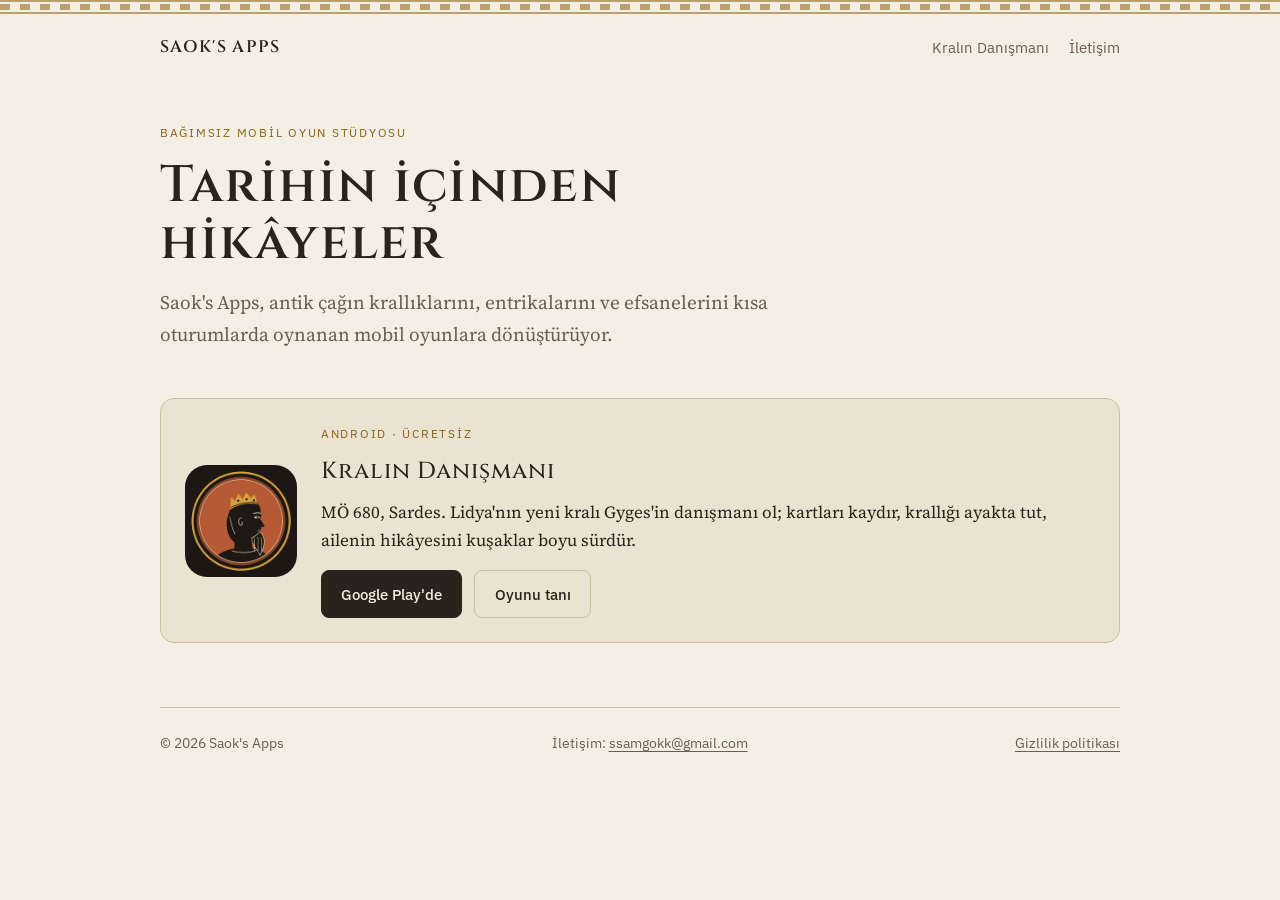
==== index.html @ 64fea80e "Saok's Apps sitesi: ana sayfa, Kralın Danışmanı, gizlilik politikası, app-ads.txt Co-Authored-By: Cl" ====
<!doctype html>
<html lang="tr">
<head>
<meta charset="utf-8">
<meta name="viewport" content="width=device-width, initial-scale=1, viewport-fit=cover">
<title>Saok's Apps</title>
<meta name="description" content="Saok's Apps: tarih ve hikâye üzerine mobil oyunlar. İlk oyunumuz Kralın Danışmanı.">
<link rel="icon" href="/assets/favicon.png">
<meta property="og:title" content="Saok's Apps">
<meta property="og:description" content="Tarih ve hikâye üzerine mobil oyunlar. İlk oyunumuz: Kralın Danışmanı.">
<meta property="og:image" content="https://saoksapps.com/assets/og-kralin.jpg">
<link rel="preconnect" href="https://fonts.googleapis.com">
<link rel="preconnect" href="https://fonts.gstatic.com" crossorigin>
<link rel="stylesheet" href="https://fonts.googleapis.com/css2?family=Cinzel:wght@500;600&family=Source+Serif+4:opsz,wght@8..60,400;8..60,600&family=IBM+Plex+Sans:wght@400;500&display=swap">
<link rel="stylesheet" href="/assets/site.css">
</head>
<body>
<div class="band" aria-hidden="true"></div>
<header class="top">
  <a class="brand" href="/">SAOK'S APPS</a>
  <nav><a href="/kralin-danismani/">Kralın Danışmanı</a><a href="#iletisim">İletişim</a></nav>
</header>

<main>
  <section class="hero">
    <p class="eyebrow">Bağımsız mobil oyun stüdyosu</p>
    <h1>Tarihin içinden<br>hikâyeler</h1>
    <p class="lead">Saok's Apps, antik çağın krallıklarını, entrikalarını ve efsanelerini kısa oturumlarda oynanan mobil oyunlara dönüştürüyor.</p>
  </section>

  <section class="game" aria-labelledby="kralin">
    <img src="/assets/kralin-simge.png" alt="Kralın Danışmanı simgesi: altın taçlı Gyges madalyonu">
    <div>
      <p class="eyebrow" style="text-transform:none">ANDROID · ÜCRETSİZ</p>
      <h2 id="kralin">Kralın Danışmanı</h2>
      <p>MÖ 680, Sardes. Lidya'nın yeni kralı Gyges'in danışmanı ol; kartları kaydır, krallığı ayakta tut, ailenin hikâyesini kuşaklar boyu sürdür.</p>
      <div class="buttons">
        <a class="btn primary" href="https://play.google.com/store/apps/details?id=com.saoksapps.kralindanismani">Google Play'de</a>
        <a class="btn" href="/kralin-danismani/">Oyunu tanı</a>
      </div>
    </div>
  </section>
</main>

<footer id="iletisim">
  <span>© 2026 Saok's Apps</span>
  <span>İletişim: <a href="mailto:ssamgokk@gmail.com">ssamgokk@gmail.com</a></span>
  <a href="/kralin-danismani/gizlilik/">Gizlilik politikası</a>
</footer>
</body>
</html>
---- assets/site.css ----
/* Saok's Apps: Lidya renkleri (koyu kahve, altın, krem), Cinzel başlıklar, Source Serif metin */
:root {
  --bg: #f4efe4;
  --surface: #ebe3d2;
  --fg: #2a221c;
  --muted: #6b5d4f;
  --rule: #cdbf9f;
  --gold: #8a6416;
  --terra: #b55a34;
  --display: "Cinzel", "Trajan Pro", Georgia, serif;
  --body: "Source Serif 4", Georgia, "Times New Roman", serif;
  --ui: "IBM Plex Sans", system-ui, -apple-system, "Segoe UI", sans-serif;
}
@media (prefers-color-scheme: dark) {
  :root {
    --bg: #1c1713; --surface: #262019; --fg: #eee3cc; --muted: #b8ac94; --rule: #4a3d2c; --gold: #d4a33d; --terra: #d0754d;
    color-scheme: dark;
  }
}
* { box-sizing: border-box; }
html { -webkit-text-size-adjust: 100%; }
body {
  margin: 0;
  background: var(--bg);
  color: var(--fg);
  font-family: var(--body);
  font-size: 1.0625rem;
  line-height: 1.65;
  padding-left: max(16px, env(safe-area-inset-left, 0px));
  padding-right: max(16px, env(safe-area-inset-right, 0px));
  padding-block: 0 3rem;
}
img { max-width: 100%; height: auto; display: block; }
a { color: var(--gold); text-underline-offset: 3px; }
a:focus-visible { outline: 2px solid var(--gold); outline-offset: 2px; }

.band {
  height: 14px;
  margin: 0 calc(-1 * max(16px, env(safe-area-inset-left, 0px)));
  background:
    repeating-linear-gradient(90deg, var(--gold) 0 10px, transparent 10px 20px) center / 100% 6px no-repeat,
    linear-gradient(var(--gold), var(--gold)) top / 100% 2px no-repeat,
    linear-gradient(var(--gold), var(--gold)) bottom / 100% 2px no-repeat;
  opacity: .55;
}

.top {
  max-width: 60rem; margin: 0 auto; padding-block: 1.25rem;
  display: flex; align-items: center; justify-content: space-between; gap: 1rem; flex-wrap: wrap;
}
.brand { font-family: var(--display); font-weight: 600; letter-spacing: .08em; color: var(--fg); text-decoration: none; font-size: 1.05rem; }
.top nav { display: flex; gap: 1.25rem; font-family: var(--ui); font-size: .92rem; }
.top nav a { color: var(--muted); text-decoration: none; }
.top nav a:hover { color: var(--fg); }

main { max-width: 60rem; margin: 0 auto; display: grid; gap: 3rem; }
main > * { min-width: 0; }
.narrow { max-width: 42rem; }

.eyebrow { font-family: var(--ui); font-size: .78rem; letter-spacing: .14em; text-transform: uppercase; color: var(--gold); margin: 0; }
h1, h2 { font-family: var(--display); text-wrap: balance; margin: 0; }
h1 { font-weight: 600; font-size: clamp(2rem, 6vw, 3.2rem); line-height: 1.1; letter-spacing: .03em; }
h2 { font-weight: 500; font-size: 1.45rem; letter-spacing: .04em; }
p { margin: 0; }
.lead { font-size: 1.2rem; color: var(--muted); max-width: 38rem; }

.hero { display: grid; gap: 1rem; padding-top: 2.5rem; }

.game {
  display: grid; grid-template-columns: auto 1fr; gap: 1.5rem; align-items: center;
  background: var(--surface); border: 1px solid var(--rule); border-radius: 14px; padding: 1.5rem;
}
.game img { width: 112px; height: 112px; border-radius: 22px; }
.game > div { display: grid; gap: .5rem; min-width: 0; }
@media (max-width: 520px) { .game { grid-template-columns: 1fr; } }

.buttons { display: flex; flex-wrap: wrap; gap: .75rem; margin-top: .5rem; }
.btn {
  font-family: var(--ui); font-size: .95rem; font-weight: 500; text-decoration: none;
  border-radius: 8px; padding: .65rem 1.2rem; border: 1px solid var(--rule); color: var(--fg);
}
.btn.primary { background: var(--fg); color: var(--bg); border-color: var(--fg); }

.feature { width: 100%; border-radius: 12px; border: 1px solid var(--rule); }

.features { display: grid; grid-template-columns: repeat(auto-fit, minmax(15rem, 1fr)); gap: 1.5rem 2rem; }
.features section { display: grid; gap: .4rem; }
.features h3 { font-family: var(--display); font-weight: 600; font-size: 1rem; letter-spacing: .06em; margin: 0; color: var(--gold); }

.shots {
  display: flex; gap: 1rem; overflow-x: auto; padding-bottom: .75rem;
  scroll-snap-type: x mandatory;
}
.shots img { width: 220px; flex: none; border-radius: 10px; scroll-snap-align: start; }

footer {
  max-width: 60rem; margin: 4rem auto 0; padding-top: 1.5rem; border-top: 1px solid var(--rule);
  font-family: var(--ui); font-size: .88rem; color: var(--muted);
  display: flex; flex-wrap: wrap; gap: .5rem 1.5rem; justify-content: space-between;
}
footer a { color: var(--muted); }
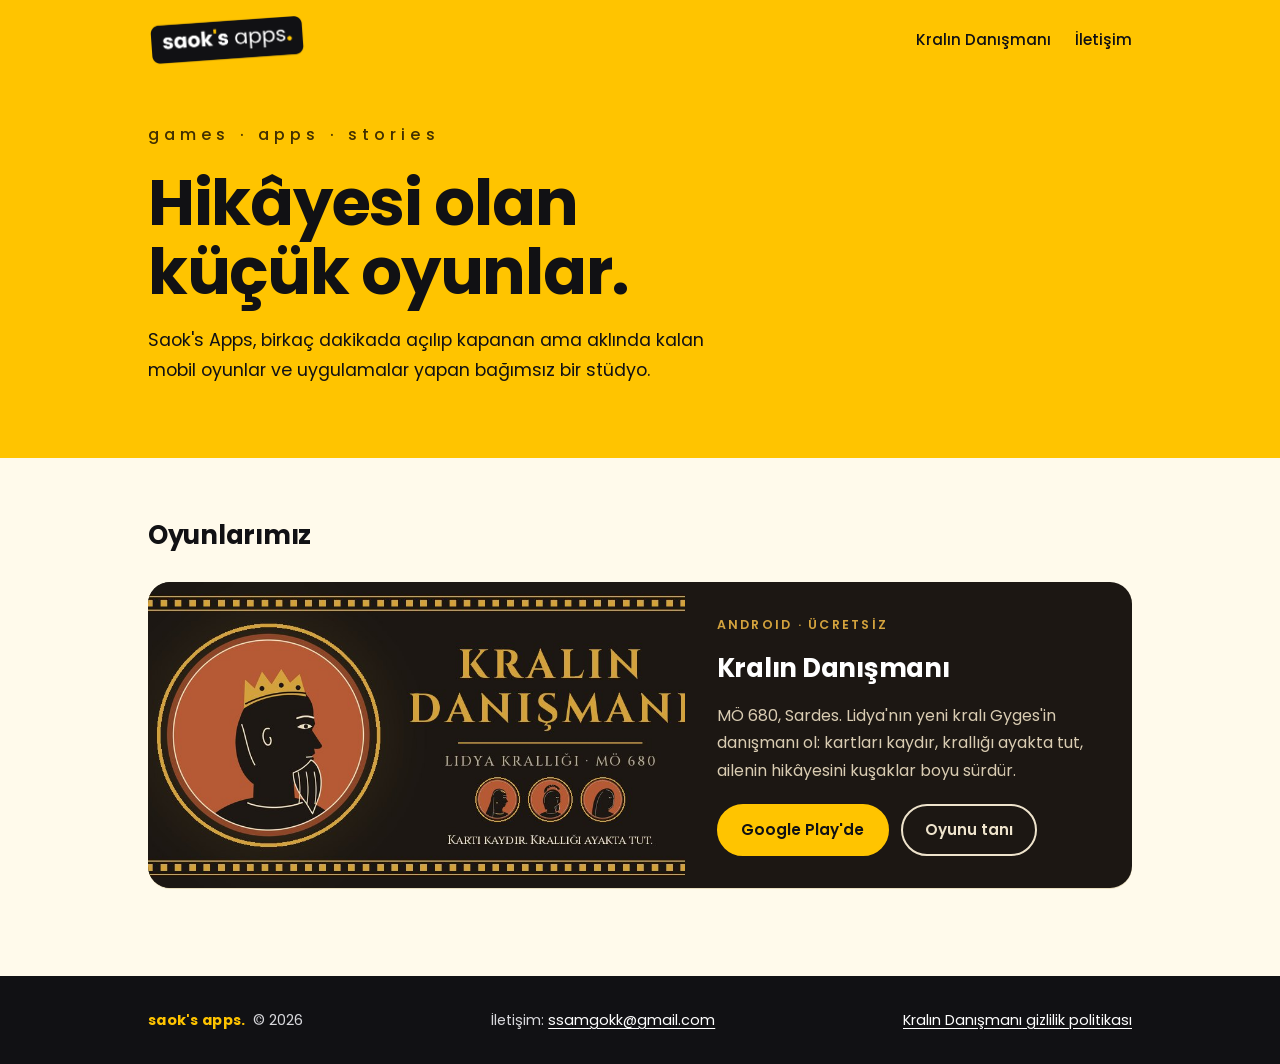
==== commit 2505655d: "Site Saok's Apps marka kimliğine geçti: sarı-siyah, Poppins, logo Co-Authored-By: Claude Opus 5.5 <n" ====
--- a/index.html
+++ b/index.html
@@ -4,48 +4,58 @@
 <meta charset="utf-8">
 <meta name="viewport" content="width=device-width, initial-scale=1, viewport-fit=cover">
 <title>Saok's Apps</title>
-<meta name="description" content="Saok's Apps: tarih ve hikâye üzerine mobil oyunlar. İlk oyunumuz Kralın Danışmanı.">
+<meta name="description" content="Saok's Apps: hikâyesi olan mobil oyunlar ve uygulamalar yapan bağımsız stüdyo.">
+<meta name="theme-color" content="#ffc400">
 <link rel="icon" href="/assets/favicon.png">
+<link rel="apple-touch-icon" href="/assets/apple-touch-icon.png">
 <meta property="og:title" content="Saok's Apps">
-<meta property="og:description" content="Tarih ve hikâye üzerine mobil oyunlar. İlk oyunumuz: Kralın Danışmanı.">
-<meta property="og:image" content="https://saoksapps.com/assets/og-kralin.jpg">
+<meta property="og:description" content="Saok's Apps: hikâyesi olan mobil oyunlar ve uygulamalar yapan bağımsız stüdyo.">
+<meta property="og:image" content="https://saoksapps.com/assets/og-saoksapps.jpg">
 <link rel="preconnect" href="https://fonts.googleapis.com">
 <link rel="preconnect" href="https://fonts.gstatic.com" crossorigin>
-<link rel="stylesheet" href="https://fonts.googleapis.com/css2?family=Cinzel:wght@500;600&family=Source+Serif+4:opsz,wght@8..60,400;8..60,600&family=IBM+Plex+Sans:wght@400;500&display=swap">
+<link rel="stylesheet" href="https://fonts.googleapis.com/css2?family=Poppins:wght@300;400;500;600;700&display=swap">
 <link rel="stylesheet" href="/assets/site.css">
 </head>
 <body>
-<div class="band" aria-hidden="true"></div>
 <header class="top">
-  <a class="brand" href="/">SAOK'S APPS</a>
-  <nav><a href="/kralin-danismani/">Kralın Danışmanı</a><a href="#iletisim">İletişim</a></nav>
+  <div class="wrap">
+    <a class="logo" href="/" aria-label="Saok's Apps ana sayfa"><img src="/assets/saoksapps-wordmark.png" width="640" height="211" alt="saok's apps."></a>
+    <nav><a href="/kralin-danismani/">Kralın Danışmanı</a><a href="#iletisim">İletişim</a></nav>
+  </div>
 </header>
-
 <main>
   <section class="hero">
-    <p class="eyebrow">Bağımsız mobil oyun stüdyosu</p>
-    <h1>Tarihin içinden<br>hikâyeler</h1>
-    <p class="lead">Saok's Apps, antik çağın krallıklarını, entrikalarını ve efsanelerini kısa oturumlarda oynanan mobil oyunlara dönüştürüyor.</p>
+    <div class="wrap">
+      <p class="tagline">games · apps · stories</p>
+      <h1>Hikâyesi olan küçük oyunlar.</h1>
+      <p class="lead">Saok's Apps, birkaç dakikada açılıp kapanan ama aklında kalan mobil oyunlar ve uygulamalar yapan bağımsız bir stüdyo.</p>
+    </div>
   </section>
 
-  <section class="game" aria-labelledby="kralin">
-    <img src="/assets/kralin-simge.png" alt="Kralın Danışmanı simgesi: altın taçlı Gyges madalyonu">
-    <div>
-      <p class="eyebrow" style="text-transform:none">ANDROID · ÜCRETSİZ</p>
-      <h2 id="kralin">Kralın Danışmanı</h2>
-      <p>MÖ 680, Sardes. Lidya'nın yeni kralı Gyges'in danışmanı ol; kartları kaydır, krallığı ayakta tut, ailenin hikâyesini kuşaklar boyu sürdür.</p>
-      <div class="buttons">
-        <a class="btn primary" href="https://play.google.com/store/apps/details?id=com.saoksapps.kralindanismani">Google Play'de</a>
-        <a class="btn" href="/kralin-danismani/">Oyunu tanı</a>
-      </div>
+  <section class="section">
+    <div class="wrap">
+      <h2>Oyunlarımız</h2>
+      <article class="game-card">
+        <a class="art" href="/kralin-danismani/"><img src="/assets/kralin-tanitim.jpg" width="1024" height="500" alt="Kralın Danışmanı tanıtım görseli: Gyges madalyonu"></a>
+        <div class="info">
+          <p class="eyebrow"><span lang="en">Android</span> · Ücretsiz</p>
+          <h3>Kralın Danışmanı</h3>
+          <p>MÖ 680, Sardes. Lidya'nın yeni kralı Gyges'in danışmanı ol: kartları kaydır, krallığı ayakta tut, ailenin hikâyesini kuşaklar boyu sürdür.</p>
+          <div class="buttons">
+            <a class="btn yellow" href="https://play.google.com/store/apps/details?id=com.saoksapps.kralindanismani">Google Play'de</a>
+            <a class="btn ghost-light" href="/kralin-danismani/">Oyunu tanı</a>
+          </div>
+        </div>
+      </article>
     </div>
   </section>
 </main>
-
 <footer id="iletisim">
-  <span>© 2026 Saok's Apps</span>
-  <span>İletişim: <a href="mailto:ssamgokk@gmail.com">ssamgokk@gmail.com</a></span>
-  <a href="/kralin-danismani/gizlilik/">Gizlilik politikası</a>
+  <div class="wrap">
+    <span><span class="mark">saok's apps.</span> &nbsp;© 2026</span>
+    <span>İletişim: <a href="mailto:ssamgokk@gmail.com">ssamgokk@gmail.com</a></span>
+    <a href="/kralin-danismani/gizlilik/">Kralın Danışmanı gizlilik politikası</a>
+  </div>
 </footer>
 </body>
 </html>
--- a/assets/site.css
+++ b/assets/site.css
@@ -1,101 +1,141 @@
-/* Saok's Apps: Lidya renkleri (koyu kahve, altın, krem), Cinzel başlıklar, Source Serif metin */
+/* Saok's Apps marka kimliği: sarı (#FFC400), siyah (#111114), beyaz; Poppins.
+   Düzen: sarı üst bant + logo, açık zeminli içerik, siyah alt bilgi.
+   Marka tek temalı (logo sarı zemine göre çizildi), bu yüzden renkler sabit. */
 :root {
-  --bg: #f4efe4;
-  --surface: #ebe3d2;
-  --fg: #2a221c;
-  --muted: #6b5d4f;
-  --rule: #cdbf9f;
-  --gold: #8a6416;
-  --terra: #b55a34;
-  --display: "Cinzel", "Trajan Pro", Georgia, serif;
-  --body: "Source Serif 4", Georgia, "Times New Roman", serif;
-  --ui: "IBM Plex Sans", system-ui, -apple-system, "Segoe UI", sans-serif;
-}
-@media (prefers-color-scheme: dark) {
-  :root {
-    --bg: #1c1713; --surface: #262019; --fg: #eee3cc; --muted: #b8ac94; --rule: #4a3d2c; --gold: #d4a33d; --terra: #d0754d;
-    color-scheme: dark;
-  }
+  --yellow: #ffc400;
+  --black: #111114;
+  --white: #ffffff;
+  --paper: #fffaeb;
+  --ink: #111114;
+  --muted: #5a5649;
+  --brown: #412f00;
+  --line: #eadfbf;
+  --font: "Poppins", system-ui, -apple-system, "Segoe UI", sans-serif;
+  color-scheme: light;
 }
 * { box-sizing: border-box; }
 html { -webkit-text-size-adjust: 100%; }
 body {
   margin: 0;
-  background: var(--bg);
-  color: var(--fg);
-  font-family: var(--body);
-  font-size: 1.0625rem;
-  line-height: 1.65;
-  padding-left: max(16px, env(safe-area-inset-left, 0px));
-  padding-right: max(16px, env(safe-area-inset-right, 0px));
-  padding-block: 0 3rem;
+  background: var(--paper);
+  color: var(--ink);
+  font-family: var(--font);
+  font-size: 1rem;
+  line-height: 1.7;
 }
 img { max-width: 100%; height: auto; display: block; }
-a { color: var(--gold); text-underline-offset: 3px; }
-a:focus-visible { outline: 2px solid var(--gold); outline-offset: 2px; }
+a { color: var(--ink); text-underline-offset: 3px; }
+a:focus-visible { outline: 3px solid var(--black); outline-offset: 3px; border-radius: 4px; }
 
-.band {
-  height: 14px;
-  margin: 0 calc(-1 * max(16px, env(safe-area-inset-left, 0px)));
-  background:
-    repeating-linear-gradient(90deg, var(--gold) 0 10px, transparent 10px 20px) center / 100% 6px no-repeat,
-    linear-gradient(var(--gold), var(--gold)) top / 100% 2px no-repeat,
-    linear-gradient(var(--gold), var(--gold)) bottom / 100% 2px no-repeat;
-  opacity: .55;
+.wrap {
+  max-width: 64rem; margin: 0 auto;
+  padding-left: max(20px, env(safe-area-inset-left, 0px));
+  padding-right: max(20px, env(safe-area-inset-right, 0px));
 }
 
-.top {
-  max-width: 60rem; margin: 0 auto; padding-block: 1.25rem;
+/* ---------- üst bant ---------- */
+.top { background: var(--yellow); }
+.top .wrap {
   display: flex; align-items: center; justify-content: space-between; gap: 1rem; flex-wrap: wrap;
+  padding-block: .9rem;
 }
-.brand { font-family: var(--display); font-weight: 600; letter-spacing: .08em; color: var(--fg); text-decoration: none; font-size: 1.05rem; }
-.top nav { display: flex; gap: 1.25rem; font-family: var(--ui); font-size: .92rem; }
-.top nav a { color: var(--muted); text-decoration: none; }
-.top nav a:hover { color: var(--fg); }
+.top .logo img { height: 52px; width: auto; }
+.top nav { display: flex; gap: 1.5rem; font-weight: 500; font-size: .95rem; }
+.top nav a { text-decoration: none; color: var(--black); }
+.top nav a:hover { text-decoration: underline; }
 
-main { max-width: 60rem; margin: 0 auto; display: grid; gap: 3rem; }
-main > * { min-width: 0; }
-.narrow { max-width: 42rem; }
+/* ---------- ana sayfa giriş ---------- */
+.hero { background: var(--yellow); padding-block: 2.5rem 4.5rem; }
+.hero .wrap { display: grid; gap: 1.25rem; }
+.tagline {
+  margin: 0; color: var(--brown); font-weight: 500; font-size: 1rem;
+  letter-spacing: .32em; text-transform: lowercase;
+}
+.hero h1 {
+  margin: 0; font-weight: 700; letter-spacing: -.02em; line-height: 1.08;
+  font-size: clamp(2.2rem, 6.5vw, 4rem); max-width: 16ch; text-wrap: balance;
+}
+.hero p.lead { margin: 0; max-width: 36rem; font-size: 1.1rem; color: var(--black); }
 
-.eyebrow { font-family: var(--ui); font-size: .78rem; letter-spacing: .14em; text-transform: uppercase; color: var(--gold); margin: 0; }
-h1, h2 { font-family: var(--display); text-wrap: balance; margin: 0; }
-h1 { font-weight: 600; font-size: clamp(2rem, 6vw, 3.2rem); line-height: 1.1; letter-spacing: .03em; }
-h2 { font-weight: 500; font-size: 1.45rem; letter-spacing: .04em; }
-p { margin: 0; }
-.lead { font-size: 1.2rem; color: var(--muted); max-width: 38rem; }
+/* ---------- bölümler ---------- */
+main { display: grid; gap: 0; }
+.section { padding-block: 3.5rem; }
+.section h2 {
+  margin: 0 0 1.5rem; font-weight: 700; font-size: 1.6rem; letter-spacing: -.01em;
+}
+.eyebrow {
+  margin: 0; font-size: .78rem; font-weight: 600; letter-spacing: .18em; text-transform: uppercase; color: var(--muted);
+}
 
-.hero { display: grid; gap: 1rem; padding-top: 2.5rem; }
-
-.game {
-  display: grid; grid-template-columns: auto 1fr; gap: 1.5rem; align-items: center;
-  background: var(--surface); border: 1px solid var(--rule); border-radius: 14px; padding: 1.5rem;
+/* oyun kartı: oyunun kendi rengini taşır */
+.game-card {
+  display: grid; grid-template-columns: minmax(0, 1.2fr) minmax(0, 1fr);
+  background: #1c1713; color: #eee3cc; border-radius: 22px; overflow: hidden;
+  box-shadow: 0 1px 0 var(--line);
 }
-.game img { width: 112px; height: 112px; border-radius: 22px; }
-.game > div { display: grid; gap: .5rem; min-width: 0; }
-@media (max-width: 520px) { .game { grid-template-columns: 1fr; } }
+.game-card .art img { width: 100%; height: 100%; object-fit: cover; }
+.game-card .info { padding: 2rem; display: grid; gap: .75rem; align-content: center; }
+.game-card .info .eyebrow { color: #d4a33d; }
+.game-card h3 { margin: 0; font-size: 1.6rem; font-weight: 700; letter-spacing: -.01em; color: #fff; }
+.game-card p { margin: 0; color: #d9ccb2; }
+@media (max-width: 760px) { .game-card { grid-template-columns: 1fr; } }
 
 .buttons { display: flex; flex-wrap: wrap; gap: .75rem; margin-top: .5rem; }
 .btn {
-  font-family: var(--ui); font-size: .95rem; font-weight: 500; text-decoration: none;
-  border-radius: 8px; padding: .65rem 1.2rem; border: 1px solid var(--rule); color: var(--fg);
+  display: inline-block; font-weight: 600; font-size: .95rem; text-decoration: none;
+  border-radius: 999px; padding: .7rem 1.4rem; border: 2px solid currentColor;
 }
-.btn.primary { background: var(--fg); color: var(--bg); border-color: var(--fg); }
+.btn.yellow { background: var(--yellow); color: var(--black); border-color: var(--yellow); }
+.btn.ghost-light { color: #eee3cc; }
+.btn.black { background: var(--black); color: var(--white); border-color: var(--black); }
 
-.feature { width: 100%; border-radius: 12px; border: 1px solid var(--rule); }
+/* ---------- oyun sayfası ---------- */
+.game-hero { background: #1c1713; color: #eee3cc; padding-block: 3rem; }
+.game-hero .wrap { display: grid; gap: 1.5rem; }
+.game-hero .eyebrow { color: #d4a33d; }
+.game-hero h1 { margin: 0; color: #fff; font-weight: 700; font-size: clamp(2rem, 6vw, 3.4rem); line-height: 1.1; }
+.game-hero p.lead { margin: 0; max-width: 38rem; font-size: 1.1rem; color: #d9ccb2; }
+.game-hero .feature { border-radius: 16px; width: 100%; }
 
-.features { display: grid; grid-template-columns: repeat(auto-fit, minmax(15rem, 1fr)); gap: 1.5rem 2rem; }
-.features section { display: grid; gap: .4rem; }
-.features h3 { font-family: var(--display); font-weight: 600; font-size: 1rem; letter-spacing: .06em; margin: 0; color: var(--gold); }
+.features { display: grid; grid-template-columns: repeat(auto-fit, minmax(15rem, 1fr)); gap: 1.75rem 2.25rem; }
+.features div { display: grid; gap: .35rem; align-content: start; }
+.features h3 { margin: 0; font-size: 1.05rem; font-weight: 600; }
+.features p { margin: 0; color: var(--muted); }
 
-.shots {
-  display: flex; gap: 1rem; overflow-x: auto; padding-bottom: .75rem;
-  scroll-snap-type: x mandatory;
+.shots { display: flex; gap: 1rem; overflow-x: auto; padding-bottom: .75rem; scroll-snap-type: x mandatory; }
+.shots img { width: 220px; flex: none; border-radius: 14px; scroll-snap-align: start; }
+
+.note { background: var(--white); border: 1px solid var(--line); border-radius: 18px; padding: 1.5rem 1.75rem; display: grid; gap: .6rem; }
+.note h2 { margin: 0; font-size: 1.25rem; }
+.note p { margin: 0; color: var(--muted); }
+
+/* ---------- yazı sayfaları (gizlilik) ---------- */
+.doc { max-width: 44rem; display: grid; gap: 2rem; padding-block: 3rem; }
+.doc h1 { margin: 0; font-size: clamp(1.8rem, 5vw, 2.6rem); font-weight: 700; line-height: 1.15; }
+.doc .meta { margin: 0; font-size: .9rem; color: var(--muted); display: flex; flex-wrap: wrap; gap: .25rem 1.25rem; }
+.doc article { display: grid; gap: 2rem; }
+.doc section { display: grid; gap: .6rem; }
+.doc h2 { margin: 0; font-size: 1.15rem; font-weight: 600; display: flex; gap: .75rem; align-items: baseline; }
+.doc h2 .n { font-size: .8rem; font-weight: 600; color: var(--brown); background: var(--yellow); border-radius: 999px; padding: .05rem .55rem; }
+.doc p, .doc ul { margin: 0; }
+.doc ul { padding-left: 1.2rem; display: grid; gap: .35rem; }
+.doc .summary { background: var(--white); border-left: 4px solid var(--yellow); border-radius: 0 12px 12px 0; padding: 1rem 1.25rem; }
+.lang { display: flex; gap: .5rem; }
+.lang a { font-size: .85rem; font-weight: 500; text-decoration: none; color: var(--ink); border: 2px solid var(--black); border-radius: 999px; padding: .2rem .9rem; }
+.lang a[aria-current="true"] { background: var(--black); color: var(--white); }
+.contact { display: flex; flex-wrap: wrap; align-items: center; gap: .5rem .75rem; }
+.contact code { font-family: var(--font); background: var(--white); border: 1px solid var(--line); padding: .2rem .6rem; border-radius: 8px; user-select: all; word-break: break-all; }
+.contact button { font: inherit; font-size: .85rem; font-weight: 500; color: var(--black); background: var(--yellow); border: 0; border-radius: 999px; padding: .3rem .9rem; cursor: pointer; }
+
+/* ---------- alt bilgi ---------- */
+footer { background: var(--black); color: #d8d8dc; margin-top: 2rem; }
+footer .wrap {
+  padding-block: 2rem; display: flex; flex-wrap: wrap; gap: .75rem 2rem; justify-content: space-between; align-items: center;
+  font-size: .9rem;
 }
-.shots img { width: 220px; flex: none; border-radius: 10px; scroll-snap-align: start; }
+footer a { color: #ffffff; }
+footer .mark { color: var(--yellow); font-weight: 700; letter-spacing: .02em; }
 
-footer {
-  max-width: 60rem; margin: 4rem auto 0; padding-top: 1.5rem; border-top: 1px solid var(--rule);
-  font-family: var(--ui); font-size: .88rem; color: var(--muted);
-  display: flex; flex-wrap: wrap; gap: .5rem 1.5rem; justify-content: space-between;
-}
-footer a { color: var(--muted); }
+.wrap > * { min-width: 0; }
+main > * { min-width: 0; }
+[hidden] { display: none !important; }
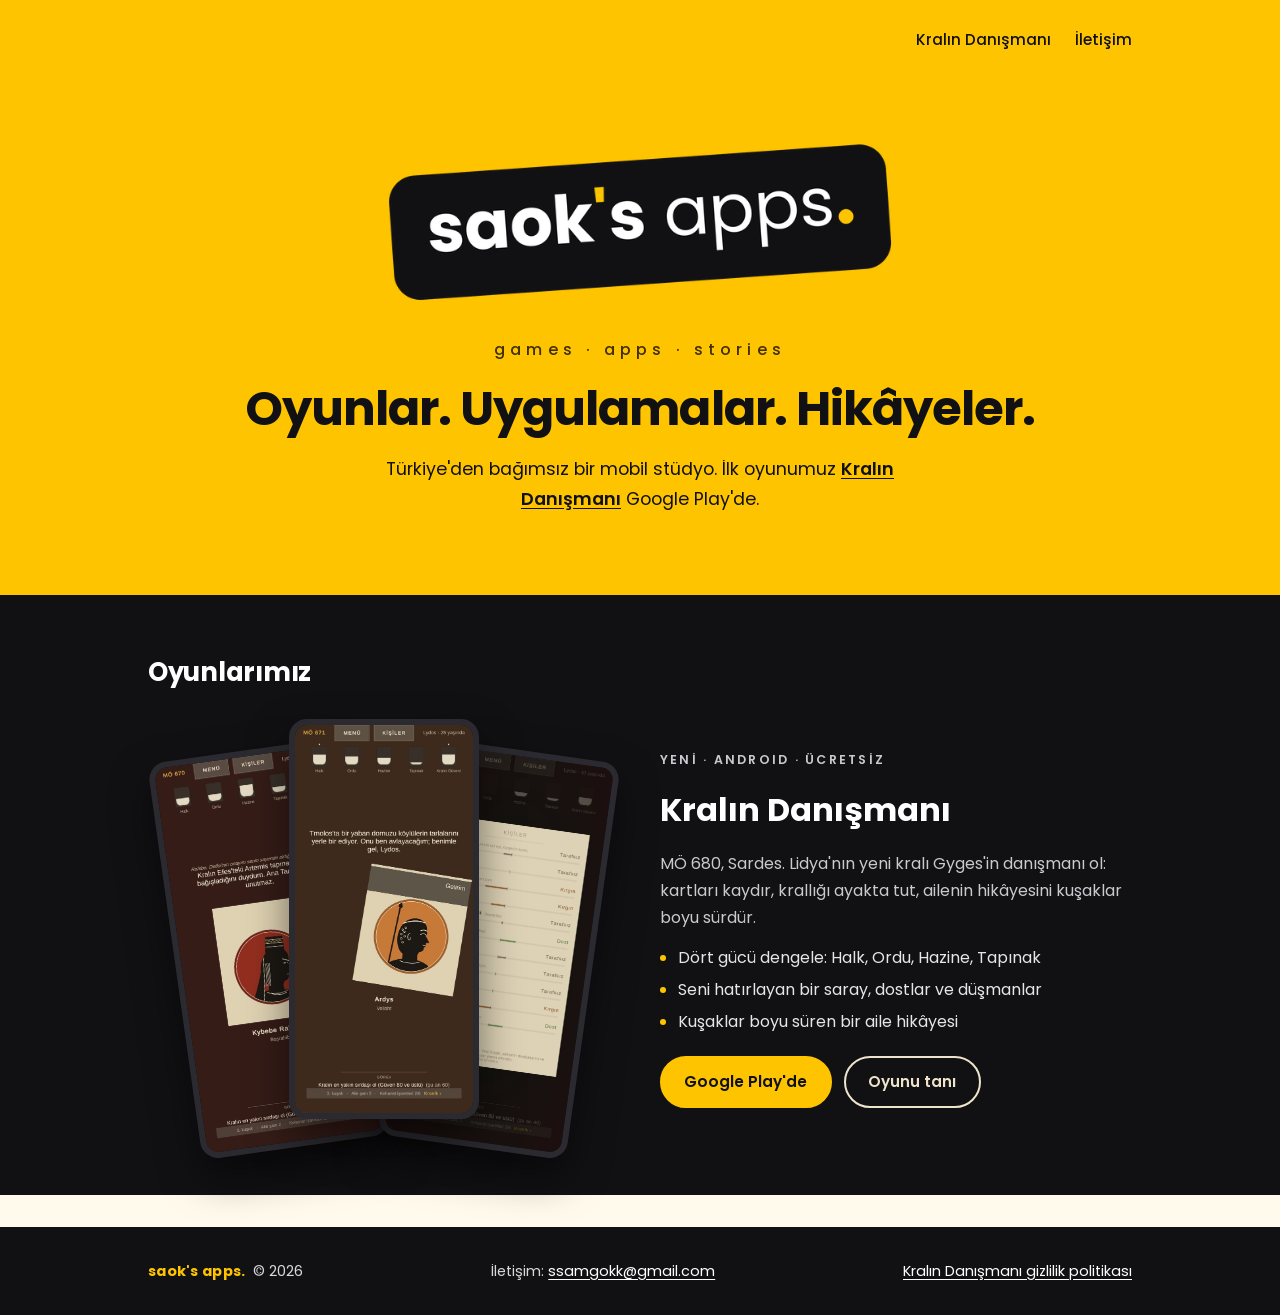
==== commit 0a798049: "Ana sayfa: logolu giriş ve siyah vitrin; oyun sayfası: siyah vitrin tasarımı Co-Authored-By: Claude " ====
--- a/index.html
+++ b/index.html
@@ -15,6 +15,32 @@
 <link rel="preconnect" href="https://fonts.gstatic.com" crossorigin>
 <link rel="stylesheet" href="https://fonts.googleapis.com/css2?family=Poppins:wght@300;400;500;600;700&display=swap">
 <link rel="stylesheet" href="/assets/site.css">
+<style>
+.hero-b { text-align: center; padding-block: 3.5rem 5rem; }
+.hero-b .wrap { justify-items: center; }
+.hero-b .big-logo { width: min(520px, 86vw); height: auto; margin-bottom: .5rem; }
+.hero-b h1 { max-width: none; font-size: clamp(1.8rem, 5vw, 3rem); }
+.hero-b .lead { max-width: 34rem; }
+.hero-b .lead a { font-weight: 600; }
+.top .logo { visibility: hidden; }
+</style>
+<style>
+.g3sec { background: var(--black); color: #fff; }
+.g3sec h2 { color: #fff; }
+.g3 { display: grid; grid-template-columns: minmax(0, 1fr) minmax(0, 1fr); gap: 2.5rem; align-items: center; }
+.g3 .fan { position: relative; height: 420px; }
+.g3 .fan img { position: absolute; width: 190px; height: 400px; object-fit: cover; border-radius: 18px; border: 6px solid #2a2a30; box-shadow: 0 20px 40px rgba(0,0,0,.5); top: 0; }
+.g3 .fan .s1 { left: 50%; transform: translateX(-50%); z-index: 2; height: 400px; object-fit: cover; }
+.g3 .fan .s2 { left: calc(50% - 210px); transform: rotate(-8deg); top: 30px; }
+.g3 .fan .s3 { left: calc(50% + 20px); transform: rotate(8deg); top: 30px; }
+.g3 .info { display: grid; gap: .8rem; }
+.g3 .eyebrow { color: var(--yellow); }
+.g3 h3 { margin: 0; font-size: 2rem; color: #fff; }
+.g3 .info > p { margin: 0; color: #c9c9cf; }
+.g3 ul { margin: 0; padding-left: 1.1rem; color: #e6e6ea; display: grid; gap: .3rem; }
+.g3 ul li::marker { color: var(--yellow); }
+@media (max-width: 760px) { .g3 { grid-template-columns: 1fr; } .g3 .fan { height: 340px; } .g3 .fan img { width: 140px; height: 300px; } .g3 .fan .s1 { height: 320px; } .g3 .fan .s2 { left: calc(50% - 165px); } .g3 .fan .s3 { left: calc(50% + 15px); } }
+</style>
 </head>
 <body>
 <header class="top">
@@ -24,27 +50,34 @@
   </div>
 </header>
 <main>
-  <section class="hero">
+  <section class="hero hero-b">
     <div class="wrap">
+      <img class="big-logo" src="/assets/saoksapps-wordmark.png" width="640" height="211" alt="saok's apps.">
       <p class="tagline">games · apps · stories</p>
-      <h1>Hikâyesi olan küçük oyunlar.</h1>
-      <p class="lead">Saok's Apps, birkaç dakikada açılıp kapanan ama aklında kalan mobil oyunlar ve uygulamalar yapan bağımsız bir stüdyo.</p>
+      <h1>Oyunlar. Uygulamalar. Hikâyeler.</h1>
+      <p class="lead">Türkiye'den bağımsız bir mobil stüdyo. İlk oyunumuz <a href="/kralin-danismani/">Kralın Danışmanı</a> Google Play'de.</p>
     </div>
   </section>
 
-  <section class="section">
+  <section class="section g3sec" id="oyunlar">
     <div class="wrap">
       <h2>Oyunlarımız</h2>
-      <article class="game-card">
-        <a class="art" href="/kralin-danismani/"><img src="/assets/kralin-tanitim.jpg" width="1024" height="500" alt="Kralın Danışmanı tanıtım görseli: Gyges madalyonu"></a>
+      <article class="g3">
+        <div class="fan">
+          <img class="s1" src="/assets/oyun-ekrani.jpg" alt="">
+          <img class="s2" src="/assets/oyun-rahibe.jpg" alt="">
+          <img class="s3" src="/assets/oyun-kisiler.jpg" alt="">
+        </div>
         <div class="info">
-          <p class="eyebrow"><span lang="en">Android</span> · Ücretsiz</p>
+          <p class="eyebrow">Yeni · <span lang="en">Android</span> · Ücretsiz</p>
           <h3>Kralın Danışmanı</h3>
           <p>MÖ 680, Sardes. Lidya'nın yeni kralı Gyges'in danışmanı ol: kartları kaydır, krallığı ayakta tut, ailenin hikâyesini kuşaklar boyu sürdür.</p>
-          <div class="buttons">
-            <a class="btn yellow" href="https://play.google.com/store/apps/details?id=com.saoksapps.kralindanismani">Google Play'de</a>
-            <a class="btn ghost-light" href="/kralin-danismani/">Oyunu tanı</a>
-          </div>
+          <ul>
+            <li>Dört gücü dengele: Halk, Ordu, Hazine, Tapınak</li>
+            <li>Seni hatırlayan bir saray, dostlar ve düşmanlar</li>
+            <li>Kuşaklar boyu süren bir aile hikâyesi</li>
+          </ul>
+          <div class="buttons"><a class="btn yellow" href="https://play.google.com/store/apps/details?id=com.saoksapps.kralindanismani">Google Play'de</a><a class="btn ghost-light" href="/kralin-danismani/">Oyunu tanı</a></div>
         </div>
       </article>
     </div>
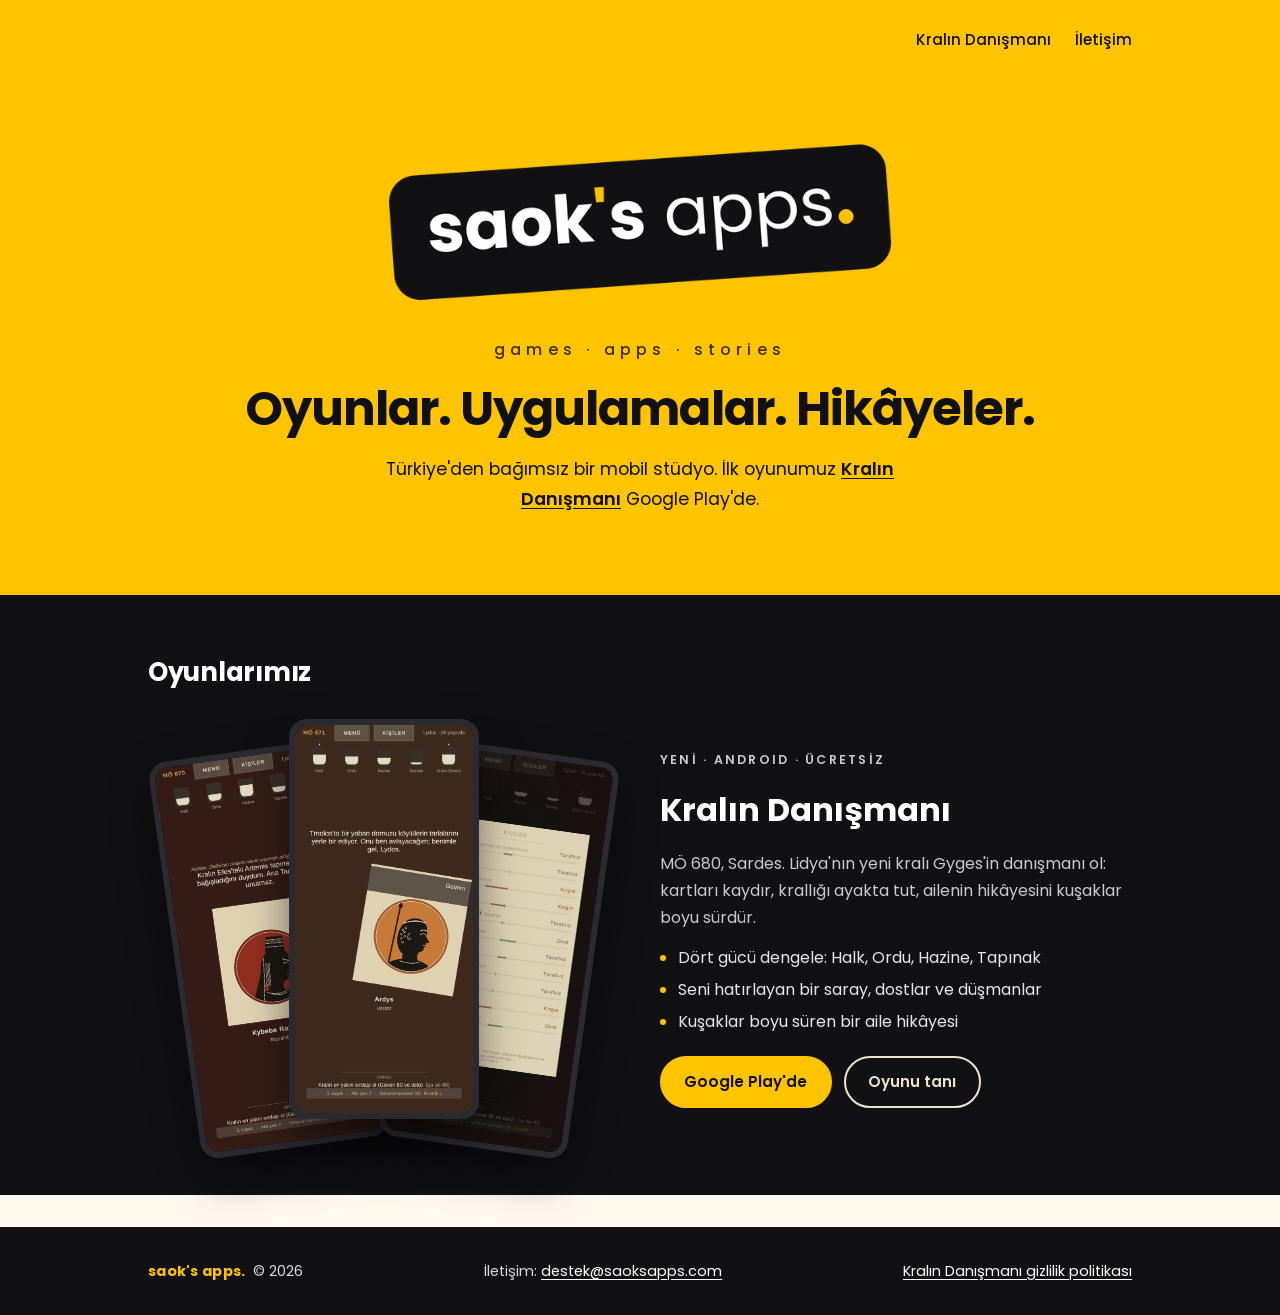
==== commit 2e0a0fc2: "İletişim adresi: destek@saoksapps.com Co-Authored-By: Claude Opus 5.5 <noreply@anthropic.com> Claude" ====
--- a/index.html
+++ b/index.html
@@ -86,7 +86,7 @@
 <footer id="iletisim">
   <div class="wrap">
     <span><span class="mark">saok's apps.</span> &nbsp;© 2026</span>
-    <span>İletişim: <a href="mailto:ssamgokk@gmail.com">ssamgokk@gmail.com</a></span>
+    <span>İletişim: <a href="mailto:destek@saoksapps.com">destek@saoksapps.com</a></span>
     <a href="/kralin-danismani/gizlilik/">Kralın Danışmanı gizlilik politikası</a>
   </div>
 </footer>
